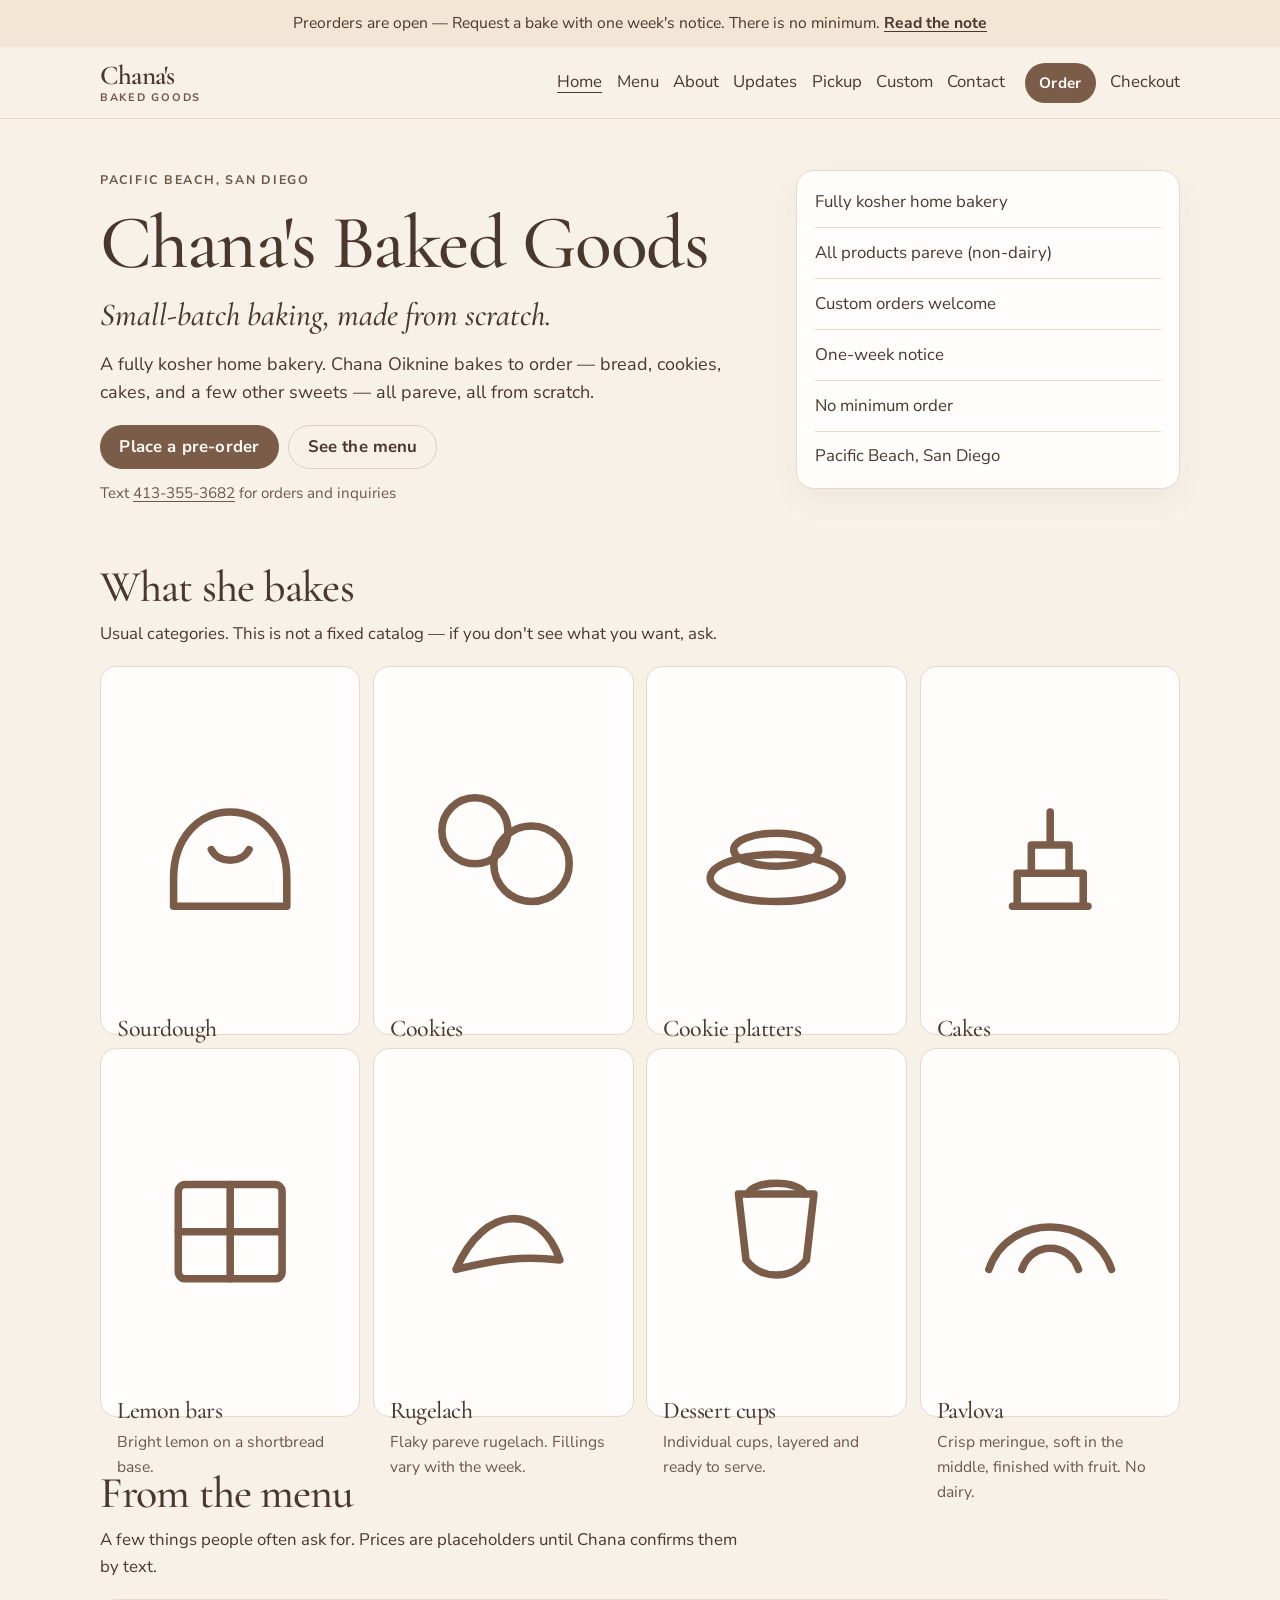
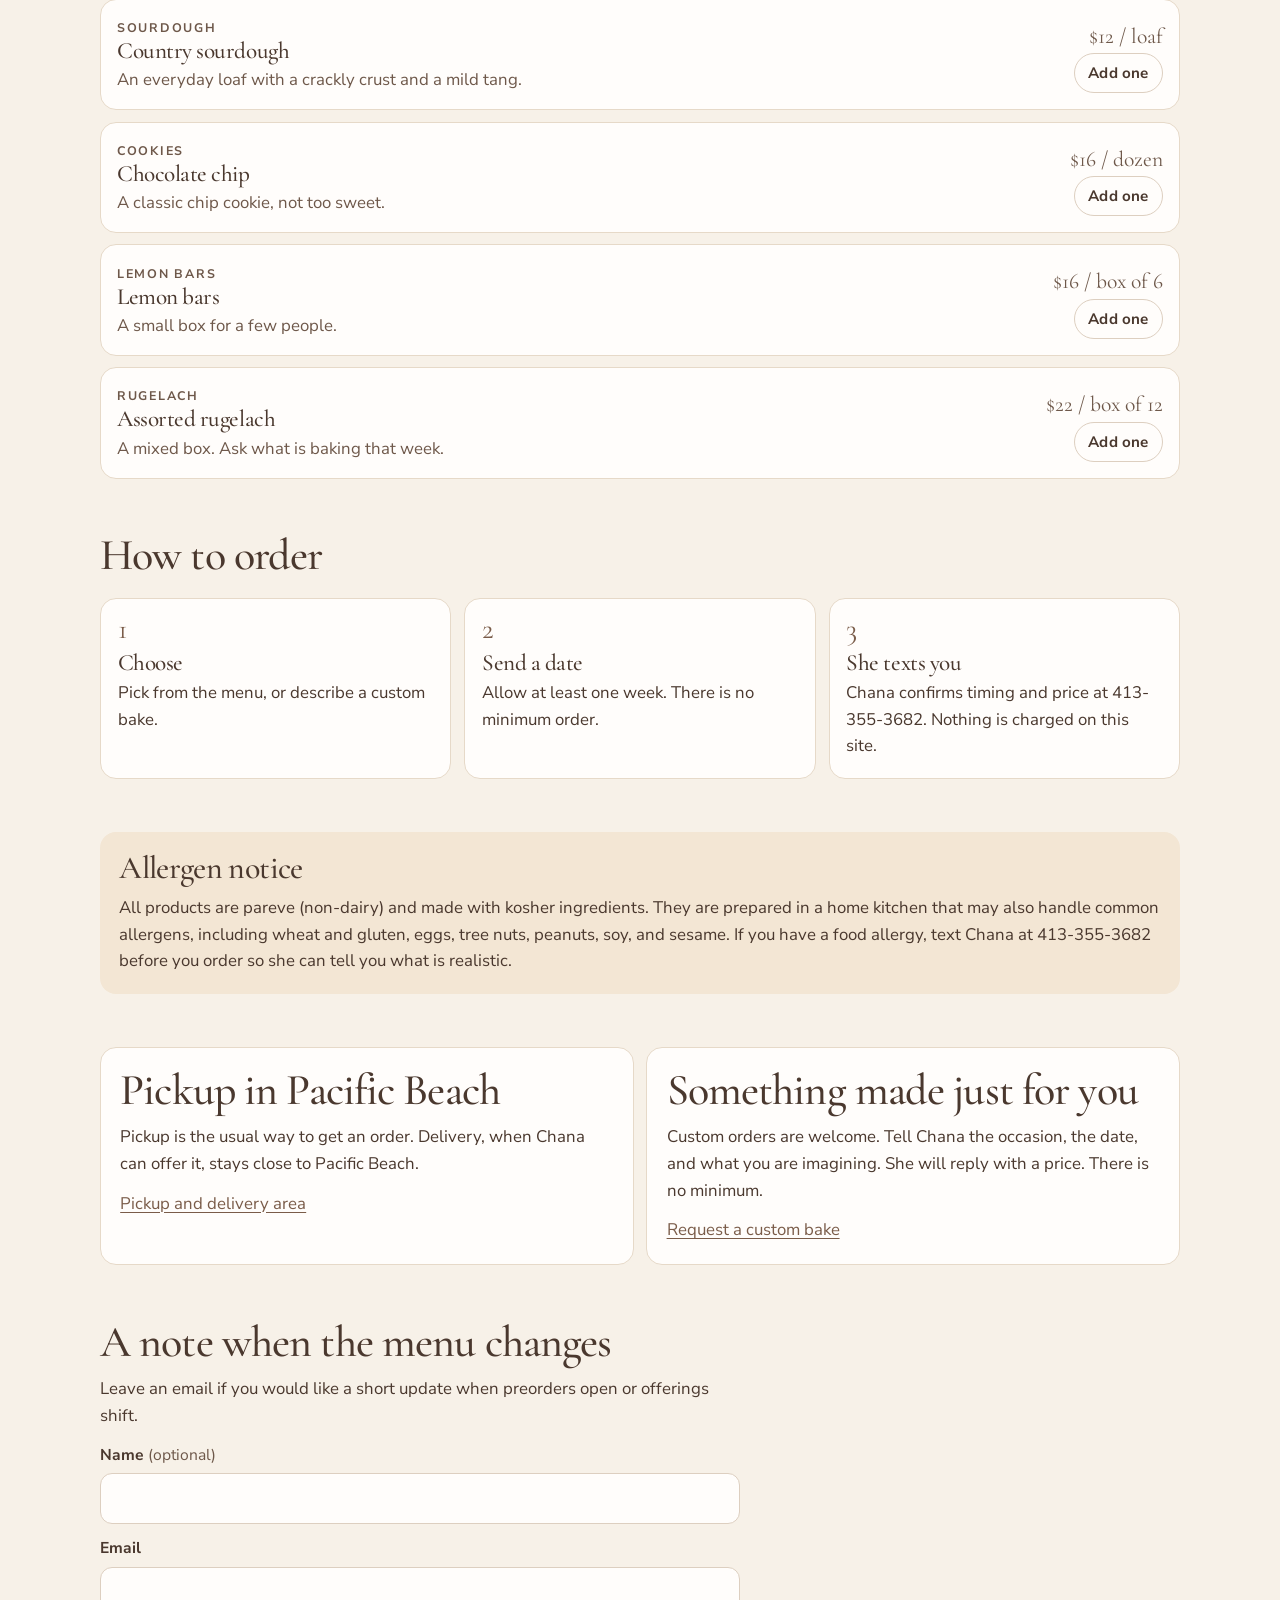
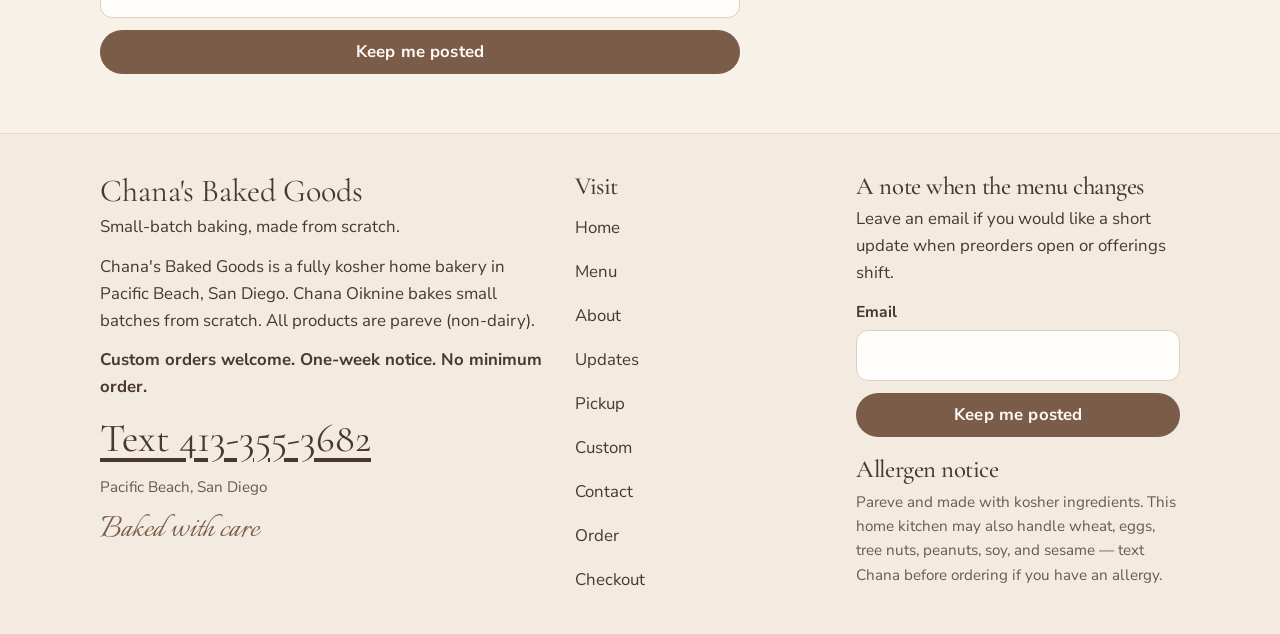
==== index.html @ 2ff9437b "Add Chana's Baked Goods marketing and pre-order site Static cream-paper pages for the menu, about, u" ====
<!DOCTYPE html>
<html lang="en">
<head>
  <meta charset="utf-8">
  <meta name="viewport" content="width=device-width, initial-scale=1">
  <meta name="theme-color" content="#f7f1e8">
  <title>Chana's Baked Goods · Small-batch baking, made from scratch</title>
  <meta name="description" content="Chana's Baked Goods is a fully kosher home bakery in Pacific Beach, San Diego. Pareve, from-scratch bakes. Custom orders welcome. Text 413-355-3682. One-week notice, no minimum.">
  <link rel="canonical" href="https://nathanoiknine.github.io/chanas-baked-goods/">
  <link rel="icon" href="assets/favicon.svg" type="image/svg+xml">
  <link rel="preconnect" href="https://fonts.googleapis.com">
  <link rel="preconnect" href="https://fonts.gstatic.com" crossorigin>
  <link href="https://fonts.googleapis.com/css2?family=Cormorant+Garamond:ital,wght@0,500;0,600;1,500;1,600&family=Italianno&family=Nunito+Sans:ital,wght@0,400;0,600;0,700;1,400&display=swap" rel="stylesheet">
  <link rel="stylesheet" href="css/styles.css">
  <script type="application/ld+json">
  {
    "@context": "https://schema.org",
    "@type": "Bakery",
    "name": "Chana's Baked Goods",
    "description": "Small-batch baking, made from scratch. Fully kosher home bakery in Pacific Beach, San Diego. All products are pareve (non-dairy).",
    "telephone": "+1-413-355-3682",
    "areaServed": "Pacific Beach, San Diego",
    "address": {
      "@type": "PostalAddress",
      "addressLocality": "San Diego",
      "addressRegion": "CA",
      "addressCountry": "US"
    },
    "url": "https://nathanoiknine.github.io/chanas-baked-goods/"
  }
  </script>
</head>
<body data-page="home">
  <a class="skip" href="#main">Skip to content</a>
  <div id="site-header"></div>
  <main id="main">
    <div class="wrap">
      <noscript>
        <p class="callout">Chana's Baked Goods is a fully kosher, pareve home bakery in Pacific Beach, San Diego. Text 413-355-3682. One-week notice. No minimum order.</p>
      </noscript>
      <section class="hero" aria-labelledby="hero-title">
        <div>
          <p class="kicker" id="hero-kicker">Pacific Beach, San Diego</p>
          <h1 id="hero-title">Chana's Baked Goods</h1>
          <p class="tagline">Small-batch baking, made from scratch.</p>
          <p class="lede" id="hero-lede">A fully kosher home bakery. Chana Oiknine bakes to order — bread, cookies, cakes, and a few other sweets — all pareve, all from scratch.</p>
          <div class="hero-actions">
            <a class="btn btn-primary" href="order.html">Place a pre-order</a>
            <a class="btn btn-ghost" href="menu.html">See the menu</a>
          </div>
          <p class="fine">Text <a class="phone js-phone" href="sms:+14133553682">413-355-3682</a> for orders and inquiries</p>
        </div>
        <aside class="hero-card" aria-label="Good to know">
          <ul class="facts" id="facts">
            <li>Fully kosher home bakery</li>
            <li>All products pareve (non-dairy)</li>
            <li>Custom orders welcome</li>
            <li>One-week notice</li>
            <li>No minimum order</li>
            <li>Pacific Beach, San Diego</li>
          </ul>
        </aside>
      </section>

      <section class="section" aria-labelledby="offerings-title">
        <div class="section-head">
          <h2 id="offerings-title">What she bakes</h2>
          <p id="offerings-intro">Usual categories. This is not a fixed catalog — if you don't see what you want, ask.</p>
        </div>
        <div id="offering-grid" class="card-grid cols-4"></div>
      </section>

      <section class="section" id="featured-section" aria-labelledby="featured-title">
        <div class="section-head">
          <h2 id="featured-title">From the menu</h2>
          <p>A few things people often ask for. Prices are placeholders until Chana confirms them by text.</p>
        </div>
        <div id="featured-list" class="stack-list"></div>
      </section>

      <section class="section" aria-labelledby="how-title">
        <div class="section-head">
          <h2 id="how-title">How to order</h2>
        </div>
        <ol class="steps" id="steps">
          <li><span class="step-num">1</span><h3>Choose</h3><p>Pick from the menu, or describe a custom bake.</p></li>
          <li><span class="step-num">2</span><h3>Send a date</h3><p>Allow at least one week. There is no minimum order.</p></li>
          <li><span class="step-num">3</span><h3>She texts you</h3><p>Chana confirms timing and price at 413-355-3682. Nothing is charged on this site.</p></li>
        </ol>
      </section>

      <section class="section" id="allergen-mount"></section>

      <section class="section split">
        <div>
          <h2>Pickup in Pacific Beach</h2>
          <p id="pickup-teaser">Pickup is the usual way to get an order. Delivery, when Chana can offer it, stays close to Pacific Beach.</p>
          <p><a href="pickup.html">Pickup and delivery area</a></p>
        </div>
        <div>
          <h2>Something made just for you</h2>
          <p>Custom orders are welcome. Tell Chana the occasion, the date, and what you are imagining. She will reply with a price. There is no minimum.</p>
          <p><a href="custom.html">Request a custom bake</a></p>
        </div>
      </section>

      <section class="section measure" aria-labelledby="signup-title">
        <h2 id="signup-title">A note when the menu changes</h2>
        <p id="signup-intro">Leave an email if you would like a short update when preorders open or offerings shift.</p>
        <div data-signup></div>
      </section>
    </div>
  </main>
  <div id="site-footer"></div>
  <script src="js/common.js"></script>
  <script src="js/home.js"></script>
</body>
</html>
---- css/styles.css ----
/* Chana's Baked Goods
   Light paper palette. Edit colors here if the brand shifts.
   Dark brown is for text and small accents only. */

:root {
  color-scheme: light;
  --paper: #f7f1e8;
  --paper-deep: #f3ebdf;
  --surface: #fffdfb;
  --sand: #f3e6d4;
  --beige: #eadfD0;
  --tan: #ddcfc0;
  --line: #e6d9c8;
  --ink: #4a382e;
  --ink-soft: #6e584a;
  --accent: #7a5c49;
  --accent-hover: #684b3a;
  --on-accent: #fffaf6;
  --danger: #8d3f34;
  --shadow: 0 12px 32px rgba(90, 62, 42, 0.05);
  --radius: 18px;
  --max: 1080px;
  --serif: "Cormorant Garamond", "Iowan Old Style", Palatino, "Palatino Linotype", serif;
  --sans: "Nunito Sans", "Segoe UI", sans-serif;
  --script: "Italianno", "Palatino Linotype", cursive;
}

*,
*::before,
*::after {
  box-sizing: border-box;
}

[hidden] {
  display: none !important;
}

html {
  background: var(--paper);
  scroll-behavior: smooth;
}

body {
  margin: 0;
  min-height: 100vh;
  display: flex;
  flex-direction: column;
  background: var(--paper);
  color: var(--ink);
  font-family: var(--sans);
  font-size: 1.05rem;
  line-height: 1.6;
  -webkit-font-smoothing: antialiased;
}

body.has-cart {
  padding-bottom: 5.5rem;
}

img,
svg {
  max-width: 100%;
  display: block;
}

h1,
h2,
h3,
h4 {
  font-family: var(--serif);
  font-weight: 500;
  line-height: 1.12;
  letter-spacing: -0.02em;
  margin: 0 0 0.55rem;
  color: var(--ink);
}

h1 {
  font-size: clamp(2.7rem, 8vw, 4.75rem);
}

h2 {
  font-size: clamp(2rem, 4vw, 2.75rem);
}

h3 {
  font-size: 1.6rem;
}

p {
  margin: 0 0 0.8rem;
}

p:last-child {
  margin-bottom: 0;
}

a {
  color: var(--accent);
  text-underline-offset: 0.18em;
}

a:hover {
  color: var(--accent-hover);
}

::selection {
  background: #e7d3bf;
  color: var(--ink);
}

:focus-visible {
  outline: 2px solid var(--accent);
  outline-offset: 3px;
}

button,
input,
textarea,
select {
  font: inherit;
  color: inherit;
}

.skip {
  position: absolute;
  left: 1rem;
  top: -4rem;
  background: var(--surface);
  color: var(--ink);
  padding: 0.55rem 0.9rem;
  border-radius: 999px;
  z-index: 80;
}

.skip:focus {
  top: 0.6rem;
}

.sr-only {
  position: absolute;
  width: 1px;
  height: 1px;
  padding: 0;
  margin: -1px;
  overflow: hidden;
  clip: rect(0, 0, 0, 0);
  white-space: nowrap;
  border: 0;
}

.wrap {
  width: min(var(--max), calc(100% - 2rem));
  margin-inline: auto;
}

main {
  flex: 1;
  padding-bottom: 2.5rem;
}

.page {
  padding-top: 1.6rem;
}

.measure,
.lede,
.section-head {
  max-width: 40rem;
}

.measure-form {
  max-width: 46rem;
}

.kicker {
  font-family: var(--sans);
  font-size: 0.78rem;
  font-weight: 700;
  letter-spacing: 0.14em;
  text-transform: uppercase;
  color: var(--ink-soft);
  margin: 0 0 0.7rem;
}

.tagline {
  font-family: var(--serif);
  font-style: italic;
  font-weight: 500;
  font-size: clamp(1.45rem, 3vw, 2rem);
  line-height: 1.25;
  margin: 0.35rem 0 0.9rem;
  color: var(--ink);
}

.lede {
  font-size: 1.125rem;
  color: var(--ink);
}

.fine,
.hint {
  color: var(--ink-soft);
  font-size: 0.95rem;
}

.phone-block {
  font-family: var(--serif);
  font-size: clamp(1.8rem, 4vw, 2.5rem);
  line-height: 1.2;
  margin: 0.2rem 0 0.8rem;
}

.phone-block a,
a.phone {
  color: inherit;
  white-space: nowrap;
}

.banner {
  background: var(--sand);
  color: var(--ink);
  text-align: center;
  padding: 0.7rem 1rem;
}

.banner p {
  margin: 0 auto;
  max-width: 46rem;
  font-size: 0.98rem;
}

.banner a {
  color: inherit;
  font-weight: 700;
}

.site-nav {
  position: sticky;
  top: 0;
  z-index: 40;
  background: var(--paper);
  border-bottom: 1px solid var(--line);
}

.nav-row {
  display: flex;
  flex-wrap: wrap;
  align-items: center;
  justify-content: space-between;
  min-height: 4.4rem;
  gap: 0.5rem 1rem;
}

.wordmark {
  display: flex;
  flex-direction: column;
  text-decoration: none;
  color: var(--ink);
  line-height: 1;
  padding: 0.65rem 0;
}

.wordmark:hover {
  color: var(--ink);
}

.wordmark-name {
  font-family: var(--serif);
  font-size: 1.7rem;
  font-weight: 600;
  letter-spacing: -0.03em;
}

.wordmark-sub {
  margin-top: 0.22rem;
  font-size: 0.68rem;
  font-weight: 700;
  letter-spacing: 0.16em;
  text-transform: uppercase;
  color: var(--ink-soft);
}

.nav-toggle {
  margin-left: auto;
  min-height: 44px;
  padding: 0.4rem 0.9rem;
  border-radius: 999px;
  border: 1px solid var(--tan);
  background: var(--surface);
  cursor: pointer;
}

.nav-panel {
  display: none;
  flex-basis: 100%;
  padding-bottom: 0.85rem;
}

.nav-panel.is-open {
  display: grid;
  gap: 0.15rem;
}

.nav-links,
.nav-actions {
  display: grid;
  gap: 0.1rem;
}

.nav-links a,
.cart-link,
.nav-phone {
  text-decoration: none;
  color: var(--ink);
  padding: 0.65rem 0;
  min-height: 44px;
  display: inline-flex;
  align-items: center;
}

.nav-links a[aria-current="page"] {
  text-decoration: underline;
  text-underline-offset: 0.28em;
}

.nav-actions {
  margin-top: 0.35rem;
}

.cart-count {
  display: inline-grid;
  place-items: center;
  min-width: 1.45rem;
  height: 1.45rem;
  margin-left: 0.4rem;
  padding: 0 0.35rem;
  border-radius: 999px;
  background: var(--sand);
  font-size: 0.8rem;
  font-weight: 700;
}

.btn {
  display: inline-flex;
  align-items: center;
  justify-content: center;
  gap: 0.4rem;
  min-height: 44px;
  padding: 0.65rem 1.15rem;
  border-radius: 999px;
  border: 1px solid transparent;
  text-decoration: none;
  font-weight: 700;
  letter-spacing: 0.01em;
  cursor: pointer;
  background: transparent;
  line-height: 1.2;
}

.btn-primary {
  background: var(--accent);
  color: var(--on-accent);
}

.btn-primary:hover {
  background: var(--accent-hover);
  color: var(--on-accent);
}

.btn-ghost {
  background: transparent;
  border-color: var(--tan);
  color: var(--ink);
}

.btn-ghost:hover {
  background: var(--sand);
  color: var(--ink);
}

.btn-small {
  min-height: 40px;
  padding: 0.4rem 0.85rem;
  font-size: 0.95rem;
}

.hero {
  display: grid;
  gap: 1.5rem;
  padding: 2rem 0 0.5rem;
}

.hero-actions {
  display: flex;
  flex-wrap: wrap;
  gap: 0.6rem;
  margin: 1.1rem 0 0.8rem;
}

.hero-card {
  background: var(--surface);
  border: 1px solid var(--line);
  border-radius: var(--radius);
  padding: 0.4rem 1.15rem;
  box-shadow: var(--shadow);
}

.facts {
  list-style: none;
  margin: 0;
  padding: 0;
}

.facts li {
  padding: 0.72rem 0;
  border-bottom: 1px solid var(--line);
}

.facts li:last-child {
  border-bottom: 0;
}

.section {
  padding: 2.3rem 0 0.2rem;
}

.section-head {
  margin-bottom: 1.1rem;
}

.card-grid {
  display: grid;
  gap: 0.8rem;
  grid-template-columns: 1fr;
}

.card {
  display: block;
  background: var(--surface);
  border: 1px solid var(--line);
  border-radius: 16px;
  padding: 1rem 1rem 1.1rem;
  text-decoration: none;
  color: inherit;
  min-height: 100%;
}

.card:hover {
  border-color: var(--tan);
  background: #fffaf6;
  color: inherit;
}

.card h3 {
  font-size: 1.5rem;
  margin-bottom: 0.3rem;
}

.card p {
  margin: 0;
  color: var(--ink-soft);
  font-size: 0.98rem;
}

.card-icon {
  width: 36px;
  height: 36px;
  color: var(--accent);
  margin-bottom: 0.55rem;
}

.card-icon svg {
  width: 100%;
  height: 100%;
}

.steps {
  list-style: none;
  padding: 0;
  margin: 0.4rem 0 0;
  display: grid;
  gap: 0.8rem;
}

.steps li,
.panel,
.item-card {
  background: var(--surface);
  border: 1px solid var(--line);
  border-radius: 16px;
}

.steps li {
  padding: 1rem 1.05rem 1.1rem;
}

.step-num {
  display: block;
  font-family: var(--serif);
  font-size: 1.8rem;
  color: var(--accent);
  line-height: 1;
  margin-bottom: 0.35rem;
}

.steps h3 {
  font-size: 1.45rem;
  margin-bottom: 0.25rem;
}

.split {
  display: grid;
  gap: 0.8rem;
}

.split > div {
  background: var(--surface);
  border: 1px solid var(--line);
  border-radius: 16px;
  padding: 1.15rem 1.2rem 1.25rem;
}

.callout {
  background: var(--sand);
  border-radius: 16px;
  padding: 1.15rem 1.2rem;
}

.callout h2 {
  font-size: clamp(1.6rem, 3vw, 2rem);
}

.stack-list {
  display: grid;
  gap: 0.7rem;
}

.feature {
  display: grid;
  gap: 0.7rem;
  padding: 0.95rem 1rem;
  background: var(--surface);
  border: 1px solid var(--line);
  border-radius: 16px;
}

.feature h3 {
  font-size: 1.45rem;
  margin: 0;
}

.feature p {
  margin: 0.2rem 0 0;
  color: var(--ink-soft);
}

.price {
  font-family: var(--serif);
  font-size: 1.35rem;
  margin: 0;
  color: var(--ink);
}

.filters {
  display: flex;
  gap: 0.45rem;
  overflow-x: auto;
  padding: 0.35rem 0 0.7rem;
  position: sticky;
  top: 4.4rem;
  z-index: 15;
  background: var(--paper);
}

.filter-btn {
  border: 1px solid var(--line);
  background: var(--surface);
  border-radius: 999px;
  padding: 0.4rem 0.85rem;
  min-height: 44px;
  cursor: pointer;
  white-space: nowrap;
}

.filter-btn[aria-pressed="true"] {
  background: var(--sand);
  border-color: var(--tan);
}

.menu-cat {
  scroll-margin-top: 8rem;
  padding-top: 0.4rem;
}

.item {
  display: grid;
  gap: 0.75rem;
  padding: 1rem 0;
  border-bottom: 1px solid var(--line);
}

.item h3 {
  font-size: 1.5rem;
  margin-bottom: 0.2rem;
}

.item p {
  margin: 0;
  color: var(--ink-soft);
}

.qty {
  display: inline-flex;
  align-items: center;
  border: 1px solid var(--tan);
  border-radius: 999px;
  background: var(--surface);
}

.qty button {
  width: 44px;
  height: 44px;
  border: 0;
  background: transparent;
  cursor: pointer;
  font-size: 1.25rem;
  line-height: 1;
}

.qty input {
  width: 2.6rem;
  border: 0;
  text-align: center;
  padding: 0;
  background: transparent;
  -moz-appearance: textfield;
  appearance: textfield;
}

.qty input::-webkit-outer-spin-button,
.qty input::-webkit-inner-spin-button {
  -webkit-appearance: none;
  margin: 0;
}

.item-meta {
  color: var(--ink-soft);
  font-size: 0.92rem;
  margin-top: 0.35rem;
}

.form-grid {
  display: grid;
  gap: 0.9rem;
}

.field {
  display: grid;
  gap: 0.35rem;
  font-weight: 700;
  font-size: 0.98rem;
}

.field input,
.field textarea,
.field select,
.bare-input {
  width: 100%;
  background: var(--surface);
  border: 1px solid var(--tan);
  border-radius: 12px;
  padding: 0.75rem 0.85rem;
  font-weight: 400;
  min-height: 44px;
}

.field textarea {
  min-height: 8rem;
  resize: vertical;
}

.field input:focus,
.field textarea:focus,
.field select:focus {
  outline: 2px solid var(--accent);
  outline-offset: 1px;
  border-color: var(--accent);
}

.optional {
  font-weight: 400;
  color: var(--ink-soft);
}

fieldset {
  border: 1px solid var(--line);
  border-radius: 16px;
  margin: 1rem 0;
  padding: 0.9rem 1rem 1rem;
  background: var(--surface);
}

legend {
  font-family: var(--serif);
  font-size: 1.45rem;
  padding: 0 0.35rem;
}

.choice {
  display: flex;
  gap: 0.55rem;
  align-items: flex-start;
  font-weight: 400;
  margin: 0.45rem 0;
  min-height: 44px;
}

.choice input {
  margin-top: 0.35rem;
  width: 1.1rem;
  height: 1.1rem;
  accent-color: var(--accent);
}

.form-actions {
  display: flex;
  flex-wrap: wrap;
  gap: 0.6rem;
  margin-top: 0.4rem;
}

.form-status,
.field-error {
  color: var(--danger);
  font-weight: 600;
  font-size: 0.95rem;
}

.field-error {
  margin: 0.15rem 0 0;
  font-weight: 600;
}

.hp {
  position: absolute;
  left: -9999px;
  height: 1px;
  width: 1px;
  overflow: hidden;
}

.confirm {
  background: var(--surface);
  border: 1px solid var(--line);
  border-radius: var(--radius);
  padding: 1.2rem 1.15rem 1.3rem;
  box-shadow: var(--shadow);
}

.confirm h2 {
  font-size: clamp(1.8rem, 4vw, 2.4rem);
}

.summary {
  white-space: pre-wrap;
  overflow-wrap: anywhere;
  background: var(--paper-deep);
  border-radius: 12px;
  padding: 0.9rem 1rem;
  font-family: var(--sans);
  font-size: 0.95rem;
  line-height: 1.5;
  margin: 0.8rem 0;
}

.progress {
  display: flex;
  gap: 0.75rem;
  list-style: none;
  padding: 0;
  margin: 0 0 1rem;
  flex-wrap: wrap;
}

.progress button {
  background: transparent;
  border: 0;
  border-bottom: 2px solid var(--line);
  padding: 0.45rem 0.1rem 0.5rem;
  min-height: 44px;
  cursor: pointer;
  color: var(--ink-soft);
}

.progress button[aria-current="step"] {
  color: var(--ink);
  border-color: var(--accent);
  font-weight: 700;
}

.line {
  display: grid;
  gap: 0.65rem;
  padding: 0.9rem 0;
  border-bottom: 1px solid var(--line);
}

.line h3 {
  font-size: 1.35rem;
  margin: 0;
}

.subtotal {
  display: flex;
  justify-content: space-between;
  gap: 1rem;
  align-items: baseline;
  margin-top: 0.9rem;
  font-family: var(--serif);
  font-size: 1.6rem;
}

.linkish {
  background: none;
  border: 0;
  padding: 0;
  color: var(--accent);
  text-decoration: underline;
  text-underline-offset: 0.18em;
  cursor: pointer;
  min-height: 44px;
}

.review-list {
  list-style: none;
  padding: 0;
  margin: 0;
}

.review-list li {
  display: flex;
  justify-content: space-between;
  gap: 1rem;
  padding: 0.55rem 0;
  border-bottom: 1px solid var(--line);
}

.map-frame {
  height: 320px;
  border-radius: 16px;
  border: 1px solid var(--line);
  overflow: hidden;
  background: var(--sand);
  margin: 1rem 0 0.4rem;
}

.leaflet-container {
  height: 100%;
  width: 100%;
  background: #efe6da;
  font-family: var(--sans);
}

.leaflet-container img {
  max-width: none !important;
  max-height: none !important;
}

.footer {
  background: var(--paper-deep);
  border-top: 1px solid var(--line);
  padding: 2.4rem 0 2rem;
  margin-top: 1rem;
}

.footer-grid {
  display: grid;
  gap: 1.4rem;
}

.footer a {
  color: var(--ink);
}

.footer-links {
  list-style: none;
  margin: 0;
  padding: 0;
}

.footer-links a {
  display: inline-flex;
  min-height: 44px;
  align-items: center;
  text-decoration: none;
}

.footer-links a:hover {
  text-decoration: underline;
}

.footer-name {
  font-family: var(--serif);
  font-size: 2rem;
  line-height: 1.1;
  margin: 0 0 0.4rem;
}

.footer-heading {
  font-size: 1.55rem;
  margin-bottom: 0.35rem;
}

.allergen-heading {
  margin-top: 1.2rem;
}

.footer-signoff {
  font-family: var(--script);
  font-size: 2.3rem;
  color: var(--accent);
  line-height: 1;
  margin: 0.4rem 0 0;
}

.allergen-short {
  color: var(--ink-soft);
  font-size: 0.95rem;
}

.cart-bar {
  position: fixed;
  left: 1rem;
  right: 1rem;
  bottom: 1rem;
  z-index: 30;
  background: var(--accent);
  color: var(--on-accent);
  text-align: center;
  text-decoration: none;
  padding: 0.9rem 1rem;
  border-radius: 999px;
  font-weight: 700;
  box-shadow: 0 10px 24px rgba(90, 62, 42, 0.16);
}

.cart-bar:hover {
  background: var(--accent-hover);
  color: var(--on-accent);
}

body.nav-open .cart-bar {
  display: none;
}

.signup-form {
  display: grid;
  gap: 0.75rem;
  margin-top: 0.8rem;
}

.prose p + p {
  margin-top: 0.8rem;
}

.detail-list {
  list-style: none;
  padding: 0;
  margin: 1.2rem 0 0;
}

.detail-list li {
  padding: 0.7rem 0;
  border-top: 1px solid var(--line);
}

.detail-list span {
  display: block;
  font-size: 0.78rem;
  letter-spacing: 0.12em;
  text-transform: uppercase;
  font-weight: 700;
  color: var(--ink-soft);
}

.update {
  padding: 1.1rem 0;
  border-bottom: 1px solid var(--line);
}

.update time {
  color: var(--ink-soft);
  font-size: 0.92rem;
}

.empty {
  background: var(--surface);
  border: 1px solid var(--line);
  border-radius: 16px;
  padding: 1.1rem 1.15rem;
}

@media (min-width: 640px) {
  .card-grid {
    grid-template-columns: 1fr 1fr;
  }

  .form-grid.two {
    grid-template-columns: 1fr 1fr;
  }

  .span-2 {
    grid-column: span 2;
  }

  .feature,
  .line {
    grid-template-columns: 1fr auto;
    align-items: center;
  }

  .item {
    grid-template-columns: 1fr auto;
    align-items: center;
  }

  .item-buy,
  .line-side {
    text-align: right;
  }

  .price {
    text-align: right;
  }
}

@media (min-width: 800px) {
  .section {
    padding-top: 3.1rem;
  }

  .steps,
  .split {
    grid-template-columns: 1fr 1fr;
  }

  .steps {
    grid-template-columns: 1fr 1fr 1fr;
  }

  .hero {
    grid-template-columns: 1.35fr 0.8fr;
    gap: 3rem;
    align-items: start;
    padding-top: 3.2rem;
  }

  .footer-grid {
    grid-template-columns: 1.4fr 0.8fr 1fr;
  }
}

@media (min-width: 960px) {
  .card-grid.cols-4 {
    grid-template-columns: 1fr 1fr 1fr 1fr;
  }
}

@media (min-width: 1040px) {
  .nav-toggle {
    display: none;
  }

  .nav-row {
    flex-wrap: nowrap;
  }

  .nav-panel,
  .nav-panel.is-open {
    display: flex;
    flex-basis: auto;
    flex: 1;
    align-items: center;
    justify-content: flex-end;
    gap: 1.2rem;
    padding: 0;
  }

  .nav-links,
  .nav-actions {
    display: flex;
    align-items: center;
    gap: 0.9rem;
  }

  .nav-links a,
  .cart-link {
    padding: 0.2rem 0;
    min-height: 44px;
  }

  .nav-phone {
    display: none;
  }

  .nav-actions {
    margin-top: 0;
  }
}

@media (max-width: 560px) {
  .hero-actions,
  .form-actions .btn,
  .signup-form .btn {
    width: 100%;
  }
}

@media (prefers-reduced-motion: reduce) {
  html {
    scroll-behavior: auto;
  }

  *,
  *::before,
  *::after {
    animation: none !important;
    transition: none !important;
  }
}

@media print {
  .site-nav,
  .cart-bar,
  .nav-toggle,
  .skip,
  .form-actions,
  .filters {
    display: none !important;
  }

  body {
    background: white;
    padding: 0;
  }

  .confirm,
  .summary {
    break-inside: avoid;
  }
}
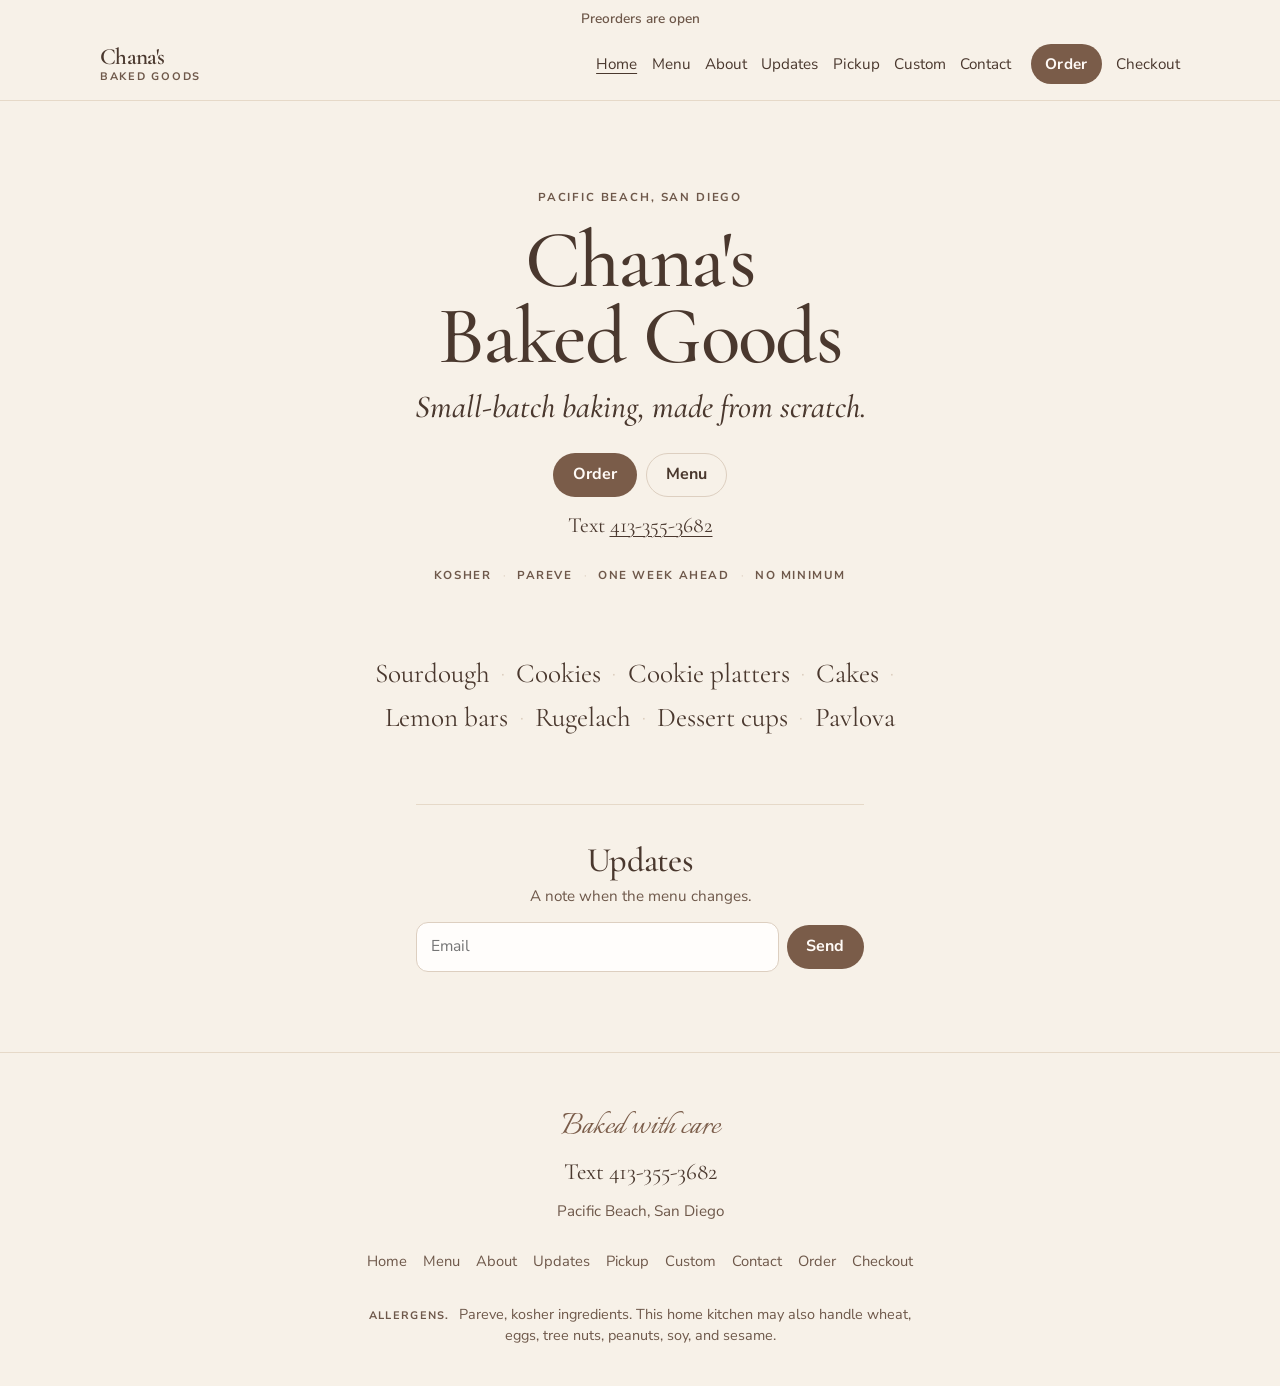
==== commit 3520ca5c: "Lighten the bakery site so it reads like a short flyer. Cut repeated kosher, pareve, and policy copy" ====
--- a/index.html
+++ b/index.html
@@ -5,7 +5,7 @@
   <meta name="viewport" content="width=device-width, initial-scale=1">
   <meta name="theme-color" content="#f7f1e8">
   <title>Chana's Baked Goods · Small-batch baking, made from scratch</title>
-  <meta name="description" content="Chana's Baked Goods is a fully kosher home bakery in Pacific Beach, San Diego. Pareve, from-scratch bakes. Custom orders welcome. Text 413-355-3682. One-week notice, no minimum.">
+  <meta name="description" content="Chana's Baked Goods is a kosher, pareve home bakery in Pacific Beach, San Diego. Text 413-355-3682. One week ahead. No minimum.">
   <link rel="canonical" href="https://nathanoiknine.github.io/chanas-baked-goods/">
   <link rel="icon" href="assets/favicon.svg" type="image/svg+xml">
   <link rel="preconnect" href="https://fonts.googleapis.com">
@@ -17,7 +17,7 @@
     "@context": "https://schema.org",
     "@type": "Bakery",
     "name": "Chana's Baked Goods",
-    "description": "Small-batch baking, made from scratch. Fully kosher home bakery in Pacific Beach, San Diego. All products are pareve (non-dairy).",
+    "description": "Small-batch baking, made from scratch. Kosher home bakery in Pacific Beach, San Diego. All products are pareve.",
     "telephone": "+1-413-355-3682",
     "areaServed": "Pacific Beach, San Diego",
     "address": {
@@ -36,78 +36,34 @@
   <main id="main">
     <div class="wrap">
       <noscript>
-        <p class="callout">Chana's Baked Goods is a fully kosher, pareve home bakery in Pacific Beach, San Diego. Text 413-355-3682. One-week notice. No minimum order.</p>
+        <p class="callout">Kosher, pareve home bakery in Pacific Beach. Text 413-355-3682. One week ahead. No minimum.</p>
       </noscript>
       <section class="hero" aria-labelledby="hero-title">
-        <div>
-          <p class="kicker" id="hero-kicker">Pacific Beach, San Diego</p>
-          <h1 id="hero-title">Chana's Baked Goods</h1>
-          <p class="tagline">Small-batch baking, made from scratch.</p>
-          <p class="lede" id="hero-lede">A fully kosher home bakery. Chana Oiknine bakes to order — bread, cookies, cakes, and a few other sweets — all pareve, all from scratch.</p>
-          <div class="hero-actions">
-            <a class="btn btn-primary" href="order.html">Place a pre-order</a>
-            <a class="btn btn-ghost" href="menu.html">See the menu</a>
-          </div>
-          <p class="fine">Text <a class="phone js-phone" href="sms:+14133553682">413-355-3682</a> for orders and inquiries</p>
+        <p class="kicker" id="hero-kicker">Pacific Beach, San Diego</p>
+        <h1 id="hero-title">Chana's<br>Baked Goods</h1>
+        <p class="tagline">Small-batch baking, made from scratch.</p>
+        <div class="hero-actions">
+          <a class="btn btn-primary" href="order.html">Order</a>
+          <a class="btn btn-ghost" href="menu.html">Menu</a>
         </div>
-        <aside class="hero-card" aria-label="Good to know">
-          <ul class="facts" id="facts">
-            <li>Fully kosher home bakery</li>
-            <li>All products pareve (non-dairy)</li>
-            <li>Custom orders welcome</li>
-            <li>One-week notice</li>
-            <li>No minimum order</li>
-            <li>Pacific Beach, San Diego</li>
-          </ul>
-        </aside>
+        <p class="hero-phone">Text <a class="phone js-phone" href="sms:+14133553682">413-355-3682</a></p>
+        <ul class="trust" id="facts">
+          <li>Kosher</li>
+          <li>Pareve</li>
+          <li>One week ahead</li>
+          <li>No minimum</li>
+        </ul>
       </section>
 
-      <section class="section" aria-labelledby="offerings-title">
-        <div class="section-head">
-          <h2 id="offerings-title">What she bakes</h2>
-          <p id="offerings-intro">Usual categories. This is not a fixed catalog — if you don't see what you want, ask.</p>
-        </div>
-        <div id="offering-grid" class="card-grid cols-4"></div>
+      <section class="offerings" aria-labelledby="offerings-title">
+        <h2 id="offerings-title" class="sr-only">What she bakes</h2>
+        <ul id="offering-grid" class="offering-list"></ul>
       </section>
 
-      <section class="section" id="featured-section" aria-labelledby="featured-title">
-        <div class="section-head">
-          <h2 id="featured-title">From the menu</h2>
-          <p>A few things people often ask for. Prices are placeholders until Chana confirms them by text.</p>
-        </div>
-        <div id="featured-list" class="stack-list"></div>
-      </section>
-
-      <section class="section" aria-labelledby="how-title">
-        <div class="section-head">
-          <h2 id="how-title">How to order</h2>
-        </div>
-        <ol class="steps" id="steps">
-          <li><span class="step-num">1</span><h3>Choose</h3><p>Pick from the menu, or describe a custom bake.</p></li>
-          <li><span class="step-num">2</span><h3>Send a date</h3><p>Allow at least one week. There is no minimum order.</p></li>
-          <li><span class="step-num">3</span><h3>She texts you</h3><p>Chana confirms timing and price at 413-355-3682. Nothing is charged on this site.</p></li>
-        </ol>
-      </section>
-
-      <section class="section" id="allergen-mount"></section>
-
-      <section class="section split">
-        <div>
-          <h2>Pickup in Pacific Beach</h2>
-          <p id="pickup-teaser">Pickup is the usual way to get an order. Delivery, when Chana can offer it, stays close to Pacific Beach.</p>
-          <p><a href="pickup.html">Pickup and delivery area</a></p>
-        </div>
-        <div>
-          <h2>Something made just for you</h2>
-          <p>Custom orders are welcome. Tell Chana the occasion, the date, and what you are imagining. She will reply with a price. There is no minimum.</p>
-          <p><a href="custom.html">Request a custom bake</a></p>
-        </div>
-      </section>
-
-      <section class="section measure" aria-labelledby="signup-title">
-        <h2 id="signup-title">A note when the menu changes</h2>
-        <p id="signup-intro">Leave an email if you would like a short update when preorders open or offerings shift.</p>
-        <div data-signup></div>
+      <section class="signup-band" aria-labelledby="signup-title">
+        <h2 id="signup-title">Updates</h2>
+        <p class="hint" id="signup-intro">A note when the menu changes.</p>
+        <div data-signup data-variant="inline"></div>
       </section>
     </div>
   </main>
--- a/css/styles.css
+++ b/css/styles.css
@@ -48,8 +48,8 @@
   background: var(--paper);
   color: var(--ink);
   font-family: var(--sans);
-  font-size: 1.05rem;
-  line-height: 1.6;
+  font-size: 1rem;
+  line-height: 1.5;
   -webkit-font-smoothing: antialiased;
 }
 
@@ -76,15 +76,15 @@
 }
 
 h1 {
-  font-size: clamp(2.7rem, 8vw, 4.75rem);
+  font-size: clamp(2.15rem, 5vw, 3.1rem);
 }
 
 h2 {
-  font-size: clamp(2rem, 4vw, 2.75rem);
+  font-size: clamp(1.7rem, 3vw, 2.15rem);
 }
 
 h3 {
-  font-size: 1.6rem;
+  font-size: 1.35rem;
 }
 
 p {
@@ -160,7 +160,7 @@
 }
 
 .page {
-  padding-top: 1.6rem;
+  padding-top: 2.75rem;
 }
 
 .measure,
@@ -173,14 +173,15 @@
   max-width: 46rem;
 }
 
-.kicker {
+.kicker,
+.notice-label {
   font-family: var(--sans);
-  font-size: 0.78rem;
+  font-size: 0.72rem;
   font-weight: 700;
-  letter-spacing: 0.14em;
+  letter-spacing: 0.16em;
   text-transform: uppercase;
   color: var(--ink-soft);
-  margin: 0 0 0.7rem;
+  margin: 0 0 0.85rem;
 }
 
 .tagline {
@@ -204,11 +205,18 @@
   font-size: 0.95rem;
 }
 
-.phone-block {
+.phone-block,
+.hero-phone {
   font-family: var(--serif);
-  font-size: clamp(1.8rem, 4vw, 2.5rem);
+  font-size: 1.35rem;
   line-height: 1.2;
-  margin: 0.2rem 0 0.8rem;
+  margin: 0.2rem 0 0;
+}
+
+.hero-phone a,
+.phone-block a {
+  color: inherit;
+  text-decoration-thickness: 1px;
 }
 
 .phone-block a,
@@ -218,21 +226,26 @@
 }
 
 .banner {
-  background: var(--sand);
-  color: var(--ink);
+  background: transparent;
+  color: var(--ink-soft);
   text-align: center;
-  padding: 0.7rem 1rem;
+  padding: 0.55rem 1rem 0;
 }
 
 .banner p {
   margin: 0 auto;
   max-width: 46rem;
-  font-size: 0.98rem;
+  font-size: 0.85rem;
 }
 
 .banner a {
   color: inherit;
-  font-weight: 700;
+  font-weight: 600;
+  text-decoration: none;
+}
+
+.banner a:hover {
+  text-decoration: underline;
 }
 
 .site-nav {
@@ -267,7 +280,7 @@
 
 .wordmark-name {
   font-family: var(--serif);
-  font-size: 1.7rem;
+  font-size: 1.45rem;
   font-weight: 600;
   letter-spacing: -0.03em;
 }
@@ -386,16 +399,34 @@
 }
 
 .hero {
-  display: grid;
-  gap: 1.5rem;
-  padding: 2rem 0 0.5rem;
+  display: block;
+  text-align: center;
+  max-width: 38rem;
+  margin: 0 auto;
+  padding: 3.5rem 0 0.5rem;
+}
+
+.hero h1 {
+  font-size: clamp(3.1rem, 8vw, 5.1rem);
+  font-weight: 500;
+  line-height: 0.92;
+  margin-bottom: 0.85rem;
+}
+
+.hero .tagline {
+  margin-inline: auto;
+}
+
+.hero .kicker {
+  margin-bottom: 1.1rem;
 }
 
 .hero-actions {
   display: flex;
   flex-wrap: wrap;
+  justify-content: center;
   gap: 0.6rem;
-  margin: 1.1rem 0 0.8rem;
+  margin: 1.6rem 0 1rem;
 }
 
 .hero-card {
@@ -694,17 +725,18 @@
 }
 
 fieldset {
-  border: 1px solid var(--line);
-  border-radius: 16px;
-  margin: 1rem 0;
-  padding: 0.9rem 1rem 1rem;
-  background: var(--surface);
+  border: 0;
+  border-radius: 0;
+  margin: 1.5rem 0 0.5rem;
+  padding: 0;
+  background: transparent;
 }
 
 legend {
   font-family: var(--serif);
   font-size: 1.45rem;
-  padding: 0 0.35rem;
+  padding: 0;
+  margin-bottom: 0.35rem;
 }
 
 .choice {
@@ -856,8 +888,8 @@
 }
 
 .leaflet-container {
-  height: 100%;
   width: 100%;
+  height: 320px;
   background: #efe6da;
   font-family: var(--sans);
 }
@@ -868,10 +900,10 @@
 }
 
 .footer {
-  background: var(--paper-deep);
+  background: transparent;
   border-top: 1px solid var(--line);
-  padding: 2.4rem 0 2rem;
-  margin-top: 1rem;
+  padding: 3.5rem 0 2.5rem;
+  margin-top: 2rem;
 }
 
 .footer-grid {
@@ -1001,6 +1033,252 @@
   padding: 1.1rem 1.15rem;
 }
 
+.trust {
+  list-style: none;
+  display: flex;
+  flex-wrap: wrap;
+  justify-content: center;
+  gap: 0.2rem 0;
+  margin: 1.75rem 0 0;
+  padding: 0;
+  color: var(--ink-soft);
+  font-size: 0.72rem;
+  font-weight: 700;
+  letter-spacing: 0.14em;
+  text-transform: uppercase;
+}
+
+.trust li {
+  display: inline-flex;
+  align-items: center;
+}
+
+.trust li:not(:last-child)::after {
+  content: "·";
+  margin: 0 0.7rem;
+  color: var(--tan);
+  font-weight: 400;
+  letter-spacing: 0;
+}
+
+.offerings {
+  margin: 3.75rem auto 0;
+  max-width: 40rem;
+  text-align: center;
+}
+
+.offering-list {
+  list-style: none;
+  display: flex;
+  flex-wrap: wrap;
+  justify-content: center;
+  margin: 0;
+  padding: 0;
+}
+
+.offering-list li {
+  display: inline-flex;
+  align-items: center;
+}
+
+.offering-list li:not(:last-child)::after {
+  content: "·";
+  margin: 0 0.7rem;
+  color: var(--tan);
+}
+
+.offering-list a {
+  display: inline-flex;
+  align-items: center;
+  min-height: 44px;
+  font-family: var(--serif);
+  font-size: clamp(1.35rem, 2.5vw, 1.7rem);
+  line-height: 1;
+  color: var(--ink);
+  text-decoration: none;
+}
+
+.offering-list a:hover {
+  color: var(--accent);
+}
+
+.signup-band {
+  max-width: 28rem;
+  margin: 4rem auto 0.5rem;
+  padding-top: 2.25rem;
+  border-top: 1px solid var(--line);
+  text-align: center;
+}
+
+.signup-band h2 {
+  margin-bottom: 0.35rem;
+}
+
+.signup-band .hint {
+  margin-bottom: 0.9rem;
+}
+
+.page .signup-band {
+  margin-left: 0;
+  margin-right: 0;
+  text-align: left;
+}
+
+.signup-inline {
+  display: flex;
+  flex-wrap: wrap;
+  justify-content: center;
+  align-items: center;
+  gap: 0.5rem;
+  margin-top: 0;
+}
+
+.page .signup-inline {
+  justify-content: flex-start;
+}
+
+.signup-inline .field {
+  flex: 1 1 14rem;
+  min-width: 0;
+  font-weight: 400;
+}
+
+.signup-inline .form-status {
+  flex-basis: 100%;
+  text-align: center;
+}
+
+.page .signup-inline .form-status {
+  text-align: left;
+}
+
+.page .hero-phone {
+  margin: 0.15rem 0 1.5rem;
+}
+
+.footer-inner {
+  max-width: 36rem;
+  margin-inline: auto;
+  text-align: center;
+}
+
+.footer-phone {
+  font-family: var(--serif);
+  font-size: 1.45rem;
+  line-height: 1.2;
+  color: var(--ink);
+  text-decoration: none;
+}
+
+.footer-phone:hover {
+  color: var(--accent);
+}
+
+.footer-nav {
+  display: flex;
+  flex-wrap: wrap;
+  justify-content: center;
+  gap: 0.15rem 1rem;
+  margin: 1rem 0 1.35rem;
+}
+
+.footer-nav a {
+  display: inline-flex;
+  align-items: center;
+  min-height: 44px;
+  color: var(--ink-soft);
+  text-decoration: none;
+  font-size: 0.92rem;
+}
+
+.footer-nav a:hover {
+  color: var(--ink);
+  text-decoration: underline;
+}
+
+.footer-signoff {
+  margin: 0 0 0.85rem;
+}
+
+.allergen-short {
+  max-width: 34rem;
+  margin: 0 auto;
+  color: var(--ink-soft);
+  font-size: 0.9rem;
+  line-height: 1.45;
+}
+
+.allergen-short .notice-label {
+  display: inline;
+  margin: 0 0.35rem 0 0;
+  letter-spacing: 0.12em;
+  font-size: 0.68rem;
+}
+
+.notice {
+  max-width: 36rem;
+  margin-top: 2.75rem;
+  padding-top: 1.35rem;
+  border-top: 1px solid var(--line);
+}
+
+.notice p:last-child {
+  margin: 0;
+  color: var(--ink-soft);
+}
+
+.cat-summary {
+  max-width: 36rem;
+  margin: 0 0 0.15rem;
+  color: var(--ink-soft);
+}
+
+.menu-cat {
+  padding-top: 1.75rem;
+}
+
+.menu-cat h2 {
+  margin-bottom: 0.2rem;
+}
+
+.item {
+  padding: 0.8rem 0;
+}
+
+.item-compact {
+  grid-template-columns: minmax(0, 1fr) auto;
+  align-items: center;
+  gap: 0.65rem;
+  padding: 0.35rem 0;
+}
+
+.item-compact h3 {
+  font-size: 1.2rem;
+  margin: 0;
+}
+
+.item-compact .price {
+  font-size: 1.15rem;
+  margin: 0;
+}
+
+.item-compact .item-buy {
+  display: flex;
+  align-items: center;
+  justify-content: flex-end;
+  gap: 0.65rem;
+}
+
+#order-items > h3 {
+  margin: 1.15rem 0 0.1rem;
+  font-family: var(--sans);
+  font-size: 0.72rem;
+  font-weight: 700;
+  letter-spacing: 0.14em;
+  text-transform: uppercase;
+  color: var(--ink-soft);
+}
+
 @media (min-width: 640px) {
   .card-grid {
     grid-template-columns: 1fr 1fr;
@@ -1050,14 +1328,7 @@
   }
 
   .hero {
-    grid-template-columns: 1.35fr 0.8fr;
-    gap: 3rem;
-    align-items: start;
-    padding-top: 3.2rem;
-  }
-
-  .footer-grid {
-    grid-template-columns: 1.4fr 0.8fr 1fr;
+    padding-top: 5.5rem;
   }
 }
 
@@ -1098,6 +1369,7 @@
   .cart-link {
     padding: 0.2rem 0;
     min-height: 44px;
+    font-size: 0.95rem;
   }
 
   .nav-phone {
@@ -1110,9 +1382,7 @@
 }
 
 @media (max-width: 560px) {
-  .hero-actions,
-  .form-actions .btn,
-  .signup-form .btn {
+  .form-actions .btn {
     width: 100%;
   }
 }
